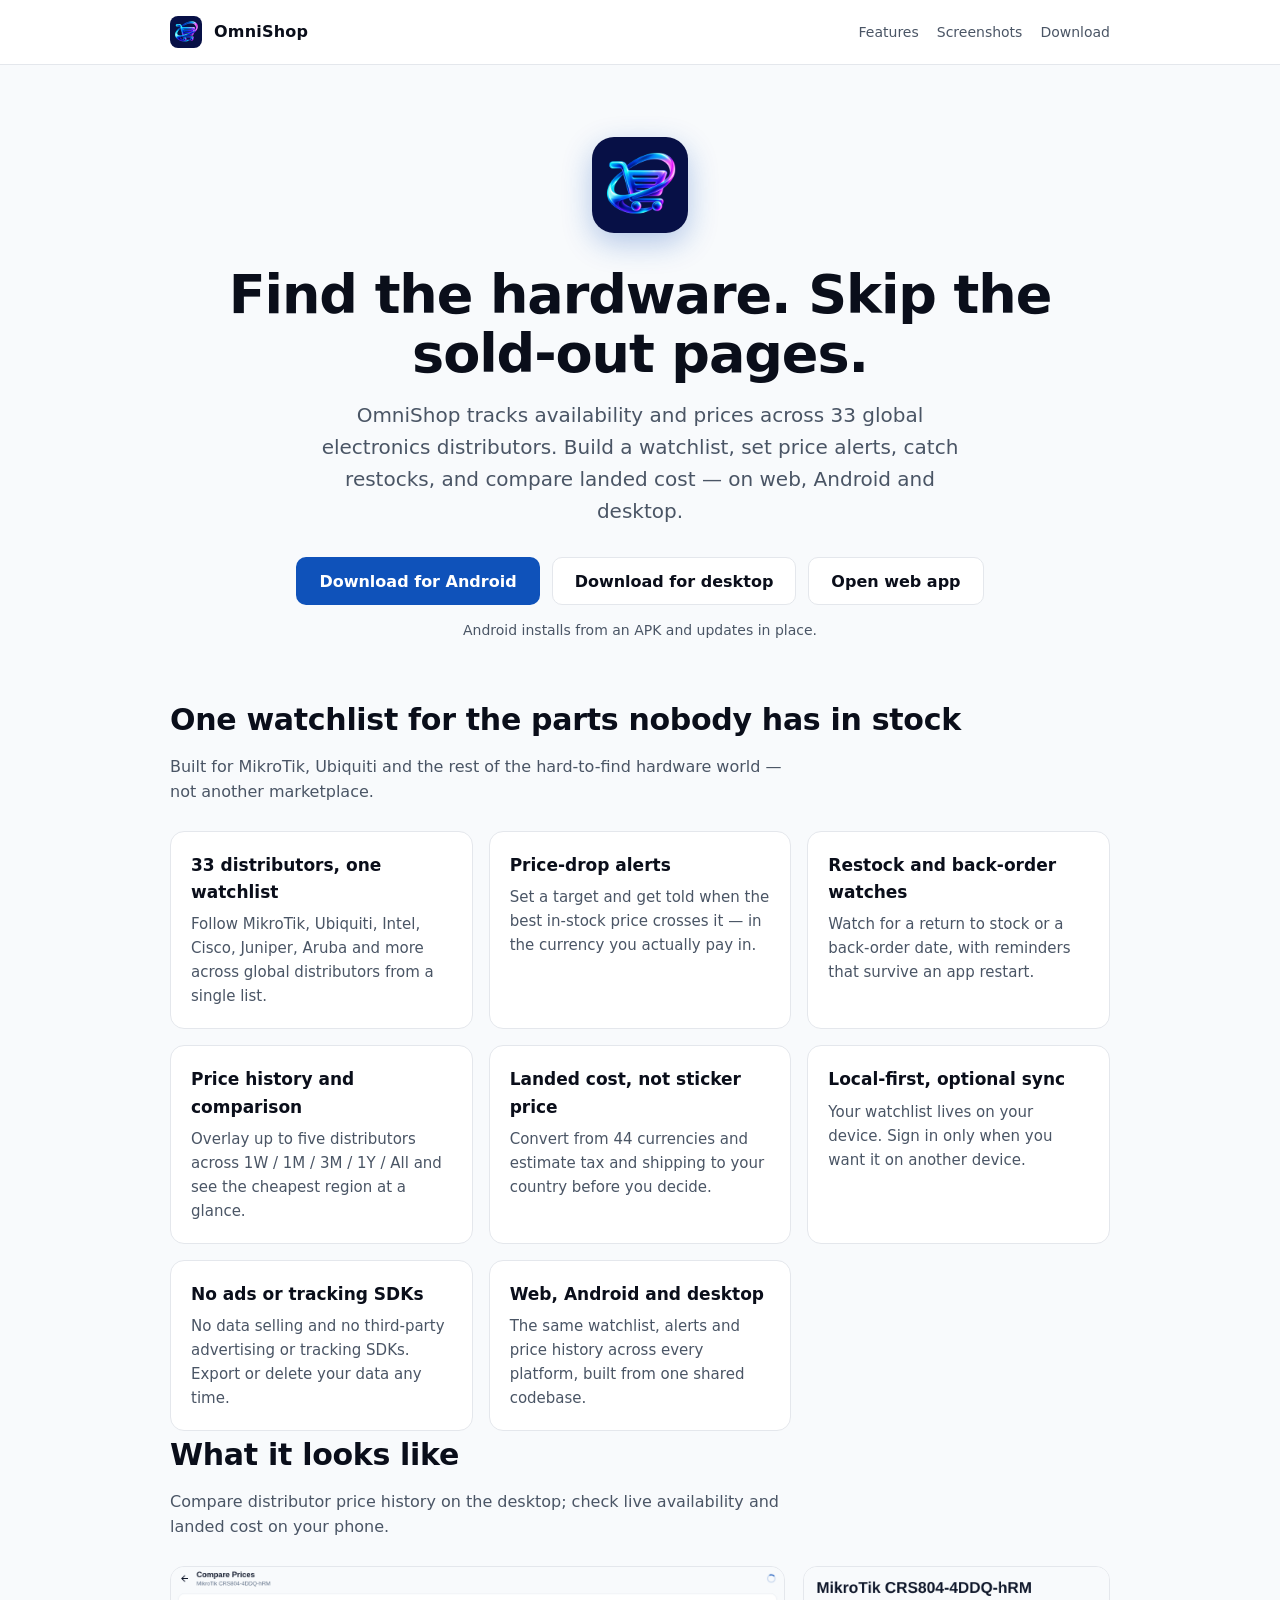
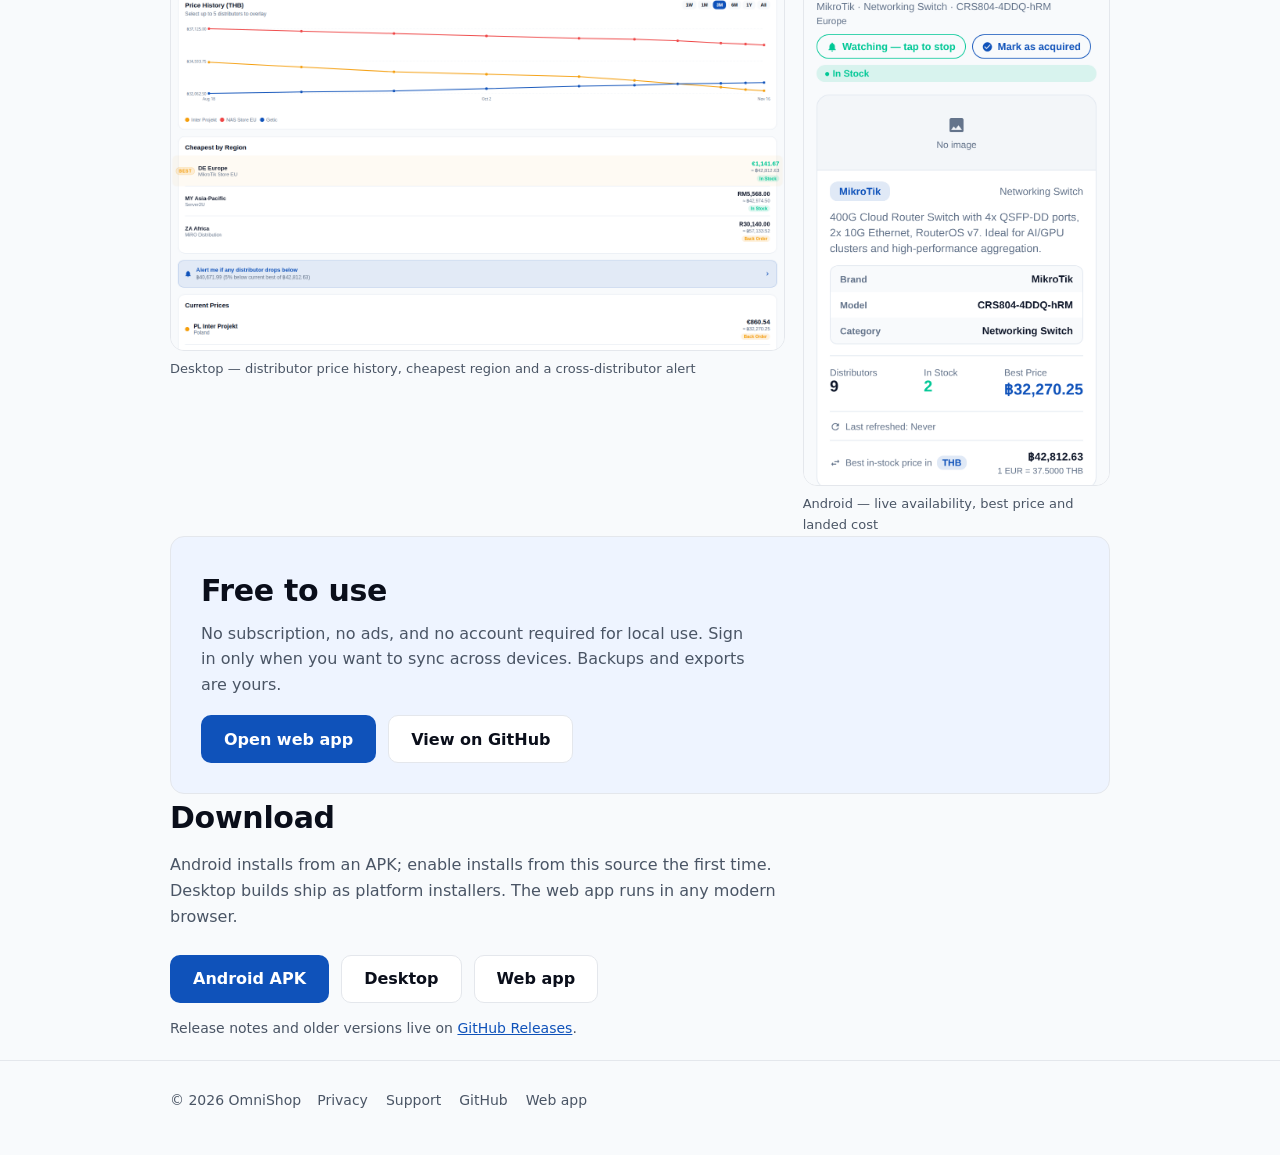
==== docs/index.html @ 4d11d0e8 "Add OmniShop release page" ====
<!doctype html>
<html lang="en">
  <head>
    <meta charset="utf-8" />
    <meta name="viewport" content="width=device-width, initial-scale=1" />
    <title>OmniShop — global stock & price radar for hard-to-find hardware</title>
    <meta
      name="description"
      content="Track availability and prices across 33 global electronics distributors. Watchlist, price alerts, restock watches, landed cost and price history on web, Android and desktop."
    />
    <meta name="theme-color" content="#0a0e1a" />
    <meta property="og:type" content="website" />
    <meta
      property="og:title"
      content="OmniShop — global stock & price radar"
    />
    <meta
      property="og:description"
      content="Track availability and prices across 33 global electronics distributors. Watchlist, price alerts, restock watches, landed cost and price history."
    />
    <meta property="og:url" content="https://omnishop-releases.siamcreations.app/" />
    <meta
      property="og:image"
      content="https://omnishop-releases.siamcreations.app/og.png"
    />
    <meta name="twitter:card" content="summary_large_image" />
    <link rel="canonical" href="https://omnishop-releases.siamcreations.app/" />
    <link rel="icon" href="icon.png" />
    <link rel="stylesheet" href="styles.css" />
  </head>
  <body>
    <header class="site">
      <div class="wrap">
        <img src="icon.png" alt="" />
        <span class="name"><a href="/">OmniShop</a></span>
        <nav aria-label="Main">
          <a href="#features">Features</a>
          <a href="#screens">Screenshots</a>
          <a href="#download">Download</a>
        </nav>
      </div>
    </header>

    <main>
      <section class="hero wrap">
        <img class="logo" src="icon.png" alt="OmniShop icon" />
        <h1>Find the hardware. Skip the sold-out pages.</h1>
        <p class="lede">
          OmniShop tracks availability and prices across 33 global electronics
          distributors. Build a watchlist, set price alerts, catch restocks, and
          compare landed cost — on web, Android and desktop.
        </p>
        <div class="actions">
          <a
            class="button primary"
            id="android-download"
            href="https://github.com/pnoch/omnishop/releases/tag/android-latest"
            >Download for Android</a
          >
          <a
            class="button secondary"
            href="https://github.com/pnoch/omnishop/releases/latest"
            >Download for desktop</a
          >
          <a class="button secondary" href="https://omnishop.siamcreations.app"
            >Open web app</a
          >
        </div>
        <p class="muted" id="android-version">
          Android installs from an APK and updates in place.
        </p>
      </section>

      <section class="wrap" id="features">
        <h2>One watchlist for the parts nobody has in stock</h2>
        <p class="section-lede">
          Built for MikroTik, Ubiquiti and the rest of the hard-to-find hardware
          world — not another marketplace.
        </p>
        <div class="grid">
          <article class="card">
            <h3>33 distributors, one watchlist</h3>
            <p>
              Follow MikroTik, Ubiquiti, Intel, Cisco, Juniper, Aruba and more
              across global distributors from a single list.
            </p>
          </article>
          <article class="card">
            <h3>Price-drop alerts</h3>
            <p>
              Set a target and get told when the best in-stock price crosses it —
              in the currency you actually pay in.
            </p>
          </article>
          <article class="card">
            <h3>Restock and back-order watches</h3>
            <p>
              Watch for a return to stock or a back-order date, with reminders
              that survive an app restart.
            </p>
          </article>
          <article class="card">
            <h3>Price history and comparison</h3>
            <p>
              Overlay up to five distributors across 1W / 1M / 3M / 1Y / All and
              see the cheapest region at a glance.
            </p>
          </article>
          <article class="card">
            <h3>Landed cost, not sticker price</h3>
            <p>
              Convert from 44 currencies and estimate tax and shipping to your
              country before you decide.
            </p>
          </article>
          <article class="card">
            <h3>Local-first, optional sync</h3>
            <p>
              Your watchlist lives on your device. Sign in only when you want it
              on another device.
            </p>
          </article>
          <article class="card">
            <h3>No ads or tracking SDKs</h3>
            <p>
              No data selling and no third-party advertising or tracking SDKs.
              Export or delete your data any time.
            </p>
          </article>
          <article class="card">
            <h3>Web, Android and desktop</h3>
            <p>
              The same watchlist, alerts and price history across every platform,
              built from one shared codebase.
            </p>
          </article>
        </div>
      </section>

      <section class="wrap" id="screens">
        <h2>What it looks like</h2>
        <p class="section-lede">
          Compare distributor price history on the desktop; check live
          availability and landed cost on your phone.
        </p>
        <div class="shots">
          <figure class="wide">
            <img
              src="screenshots/desktop-compare.png"
              alt="OmniShop desktop price history comparison chart with cheapest region and cross-distributor alert"
              loading="lazy"
            />
            <figcaption>
              Desktop — distributor price history, cheapest region and a
              cross-distributor alert
            </figcaption>
          </figure>
          <figure class="phone">
            <img
              src="screenshots/android-product.png"
              alt="OmniShop on Android showing product availability, best price and landed cost"
              loading="lazy"
            />
            <figcaption>
              Android — live availability, best price and landed cost
            </figcaption>
          </figure>
        </div>
      </section>

      <section class="wrap" id="free">
        <div class="licence">
          <div>
            <h2>Free to use</h2>
            <p>
              No subscription, no ads, and no account required for local use.
              Sign in only when you want to sync across devices. Backups and
              exports are yours.
            </p>
          </div>
          <div class="actions">
            <a class="button primary" href="https://omnishop.siamcreations.app"
              >Open web app</a
            >
            <a
              class="button secondary"
              href="https://github.com/pnoch/omnishop"
              >View on GitHub</a
            >
          </div>
        </div>
      </section>

      <section class="wrap" id="download">
        <h2>Download</h2>
        <p class="section-lede">
          Android installs from an APK; enable installs from this source the
          first time. Desktop builds ship as platform installers. The web app
          runs in any modern browser.
        </p>
        <div class="actions" style="justify-content: flex-start">
          <a
            class="button primary"
            id="android-download-2"
            href="https://github.com/pnoch/omnishop/releases/tag/android-latest"
            >Android APK</a
          >
          <a
            class="button secondary"
            href="https://github.com/pnoch/omnishop/releases/latest"
            >Desktop</a
          >
          <a class="button secondary" href="https://omnishop.siamcreations.app"
            >Web app</a
          >
        </div>
        <p class="muted">
          Release notes and older versions live on
          <a href="https://github.com/pnoch/omnishop/releases">GitHub Releases</a>.
        </p>
      </section>
    </main>

    <footer class="site">
      <div class="wrap">
        <span>© <span id="year">2026</span> OmniShop</span>
        <nav aria-label="Legal">
          <a href="https://omnishop.siamcreations.app/privacy">Privacy</a>
          <a href="mailto:support@siamcreations.app">Support</a>
          <a href="https://github.com/pnoch/omnishop">GitHub</a>
          <a href="https://omnishop.siamcreations.app">Web app</a>
        </nav>
      </div>
    </footer>

    <script>
      const ANDROID_RELEASE =
        "https://api.github.com/repos/pnoch/omnishop/releases/tags/android-latest";

      document.getElementById("year").textContent = String(
        new Date().getFullYear(),
      );

      fetch(ANDROID_RELEASE, {
        headers: { Accept: "application/vnd.github+json" },
      })
        .then((response) => (response.ok ? response.json() : null))
        .then((release) => {
          const apk = release?.assets?.find((asset) =>
            asset.name.endsWith(".apk"),
          );
          if (!apk || !apk.browser_download_url) return;
          for (const id of ["android-download", "android-download-2"]) {
            document.getElementById(id).href = apk.browser_download_url;
          }
          const version = /OmniShop-(\d+\.\d+\.\d+)/i.exec(apk.name);
          const size = apk.size
            ? ` · ${Math.round(apk.size / 1048576)} MB`
            : "";
          document.getElementById("android-version").textContent =
            `${version ? `Version ${version[1]}` : "Latest build"}${size}. ` +
            "Android installs from an APK and updates in place.";
        })
        .catch(() => {
          // The release-page links still work without the API.
        });
    </script>
  </body>
</html>
---- docs/styles.css ----
:root {
  --bg: #f8fafc;
  --surface: #ffffff;
  --text: #0a0e1a;
  --muted: #4a5565;
  --border: #e4e7ec;
  --primary: #0f52ba;
  --primary-text: #ffffff;
  --accent: #eef4ff;
  --emerald: #00c896;
  --radius: 14px;
  --max: 980px;
}

@media (prefers-color-scheme: dark) {
  :root {
    --bg: #0a0e1a;
    --surface: #131929;
    --text: #eef2ff;
    --muted: #a9b4c9;
    --border: #223048;
    --primary: #3b7dd8;
    --primary-text: #ffffff;
    --accent: #121a2e;
  }
}

* {
  box-sizing: border-box;
}

/* The class rules below set display; without this a hidden element shows. */
[hidden] {
  display: none !important;
}

html {
  -webkit-text-size-adjust: 100%;
}

body {
  margin: 0;
  background: var(--bg);
  color: var(--text);
  font-family:
    system-ui,
    -apple-system,
    "Segoe UI",
    Roboto,
    sans-serif;
  line-height: 1.6;
}

a {
  color: var(--primary);
}

.wrap {
  max-width: var(--max);
  margin: 0 auto;
  padding: 0 20px;
}

header.site {
  border-bottom: 1px solid var(--border);
  background: var(--surface);
}

header.site .wrap {
  display: flex;
  align-items: center;
  gap: 12px;
  min-height: 64px;
}

header.site img {
  width: 32px;
  height: 32px;
  border-radius: 8px;
}

header.site .name {
  font-weight: 700;
  letter-spacing: 0.2px;
}

header.site .name a {
  color: inherit;
  text-decoration: none;
}

header.site nav {
  margin-left: auto;
  display: flex;
  gap: 18px;
  font-size: 14px;
}

header.site nav a {
  color: var(--muted);
  text-decoration: none;
}

header.site nav a:hover {
  color: var(--text);
}

.hero {
  padding: 72px 0 40px;
  text-align: center;
}

.hero img.logo {
  width: 96px;
  height: 96px;
  border-radius: 22px;
  box-shadow: 0 10px 30px rgb(15 82 186 / 30%);
}

.hero h1 {
  font-size: clamp(34px, 6vw, 54px);
  line-height: 1.1;
  margin: 24px 0 16px;
  letter-spacing: -0.02em;
}

.hero p.lede {
  font-size: clamp(16px, 2.4vw, 20px);
  color: var(--muted);
  max-width: 680px;
  margin: 0 auto 30px;
}

.actions {
  display: flex;
  flex-wrap: wrap;
  gap: 12px;
  justify-content: center;
}

.button {
  display: inline-flex;
  align-items: center;
  justify-content: center;
  min-height: 48px;
  padding: 0 22px;
  border-radius: 10px;
  font-weight: 650;
  text-decoration: none;
  border: 1px solid transparent;
}

.button.primary {
  background: var(--primary);
  color: var(--primary-text);
}

.button.secondary {
  background: var(--surface);
  color: var(--text);
  border-color: var(--border);
}

.button:focus-visible,
a:focus-visible {
  outline: 3px solid var(--primary);
  outline-offset: 3px;
}

.muted {
  color: var(--muted);
  font-size: 14px;
}

.hero .muted {
  margin-top: 14px;
}

section {
  padding: 44px 0;
}

h2 {
  font-size: clamp(22px, 3vw, 30px);
  letter-spacing: -0.01em;
  margin: 0 0 10px;
}

.section-lede {
  color: var(--muted);
  max-width: 640px;
  margin: 0 0 26px;
}

.grid {
  display: grid;
  grid-template-columns: repeat(auto-fit, minmax(250px, 1fr));
  gap: 16px;
}

.card {
  background: var(--surface);
  border: 1px solid var(--border);
  border-radius: var(--radius);
  padding: 20px;
}

.card h3 {
  margin: 0 0 6px;
  font-size: 17px;
}

.card p {
  margin: 0;
  color: var(--muted);
  font-size: 15px;
}

.shots {
  display: grid;
  grid-template-columns: 2fr 1fr;
  gap: 18px;
  align-items: start;
}

.shots figure {
  margin: 0;
}

.shots img {
  display: block;
  width: 100%;
  height: auto;
  border-radius: 14px;
  border: 1px solid var(--border);
  background: var(--surface);
}

.shots figcaption {
  margin-top: 8px;
  font-size: 13px;
  color: var(--muted);
}

.shots .phone img {
  max-height: 520px;
  object-fit: cover;
  object-position: top;
}

@media (max-width: 760px) {
  .shots {
    grid-template-columns: 1fr;
  }

  .shots .phone img {
    max-height: none;
  }
}

.price {
  font-size: 22px;
  font-weight: 700;
  margin: 2px 0 6px;
}

.price .muted {
  font-size: 14px;
  font-weight: 400;
}

.licence {
  background: var(--accent);
  border: 1px solid var(--border);
  border-radius: var(--radius);
  padding: 30px;
  display: flex;
  flex-wrap: wrap;
  align-items: center;
  gap: 18px;
  justify-content: space-between;
}

.licence h2 {
  margin-bottom: 6px;
}

.licence p {
  margin: 0;
  color: var(--muted);
  max-width: 560px;
}

footer.site {
  border-top: 1px solid var(--border);
  margin-top: 20px;
  padding: 28px 0 44px;
  color: var(--muted);
  font-size: 14px;
}

footer.site .wrap {
  display: flex;
  flex-wrap: wrap;
  gap: 16px;
  align-items: center;
}

footer.site nav {
  display: flex;
  gap: 18px;
  flex-wrap: wrap;
}

footer.site a {
  color: var(--muted);
  text-decoration: none;
}

footer.site a:hover {
  color: var(--text);
}

.legal {
  padding: 40px 0 60px;
}

.legal h1 {
  font-size: clamp(28px, 4vw, 40px);
  letter-spacing: -0.02em;
  margin: 0 0 8px;
}

.legal h2 {
  font-size: 20px;
  margin: 32px 0 8px;
}

.legal p,
.legal li {
  color: var(--muted);
}

.legal .updated {
  font-size: 14px;
  color: var(--muted);
}

@media (max-width: 640px) {
  header.site nav {
    display: none;
  }

  .hero {
    padding-top: 48px;
  }
}
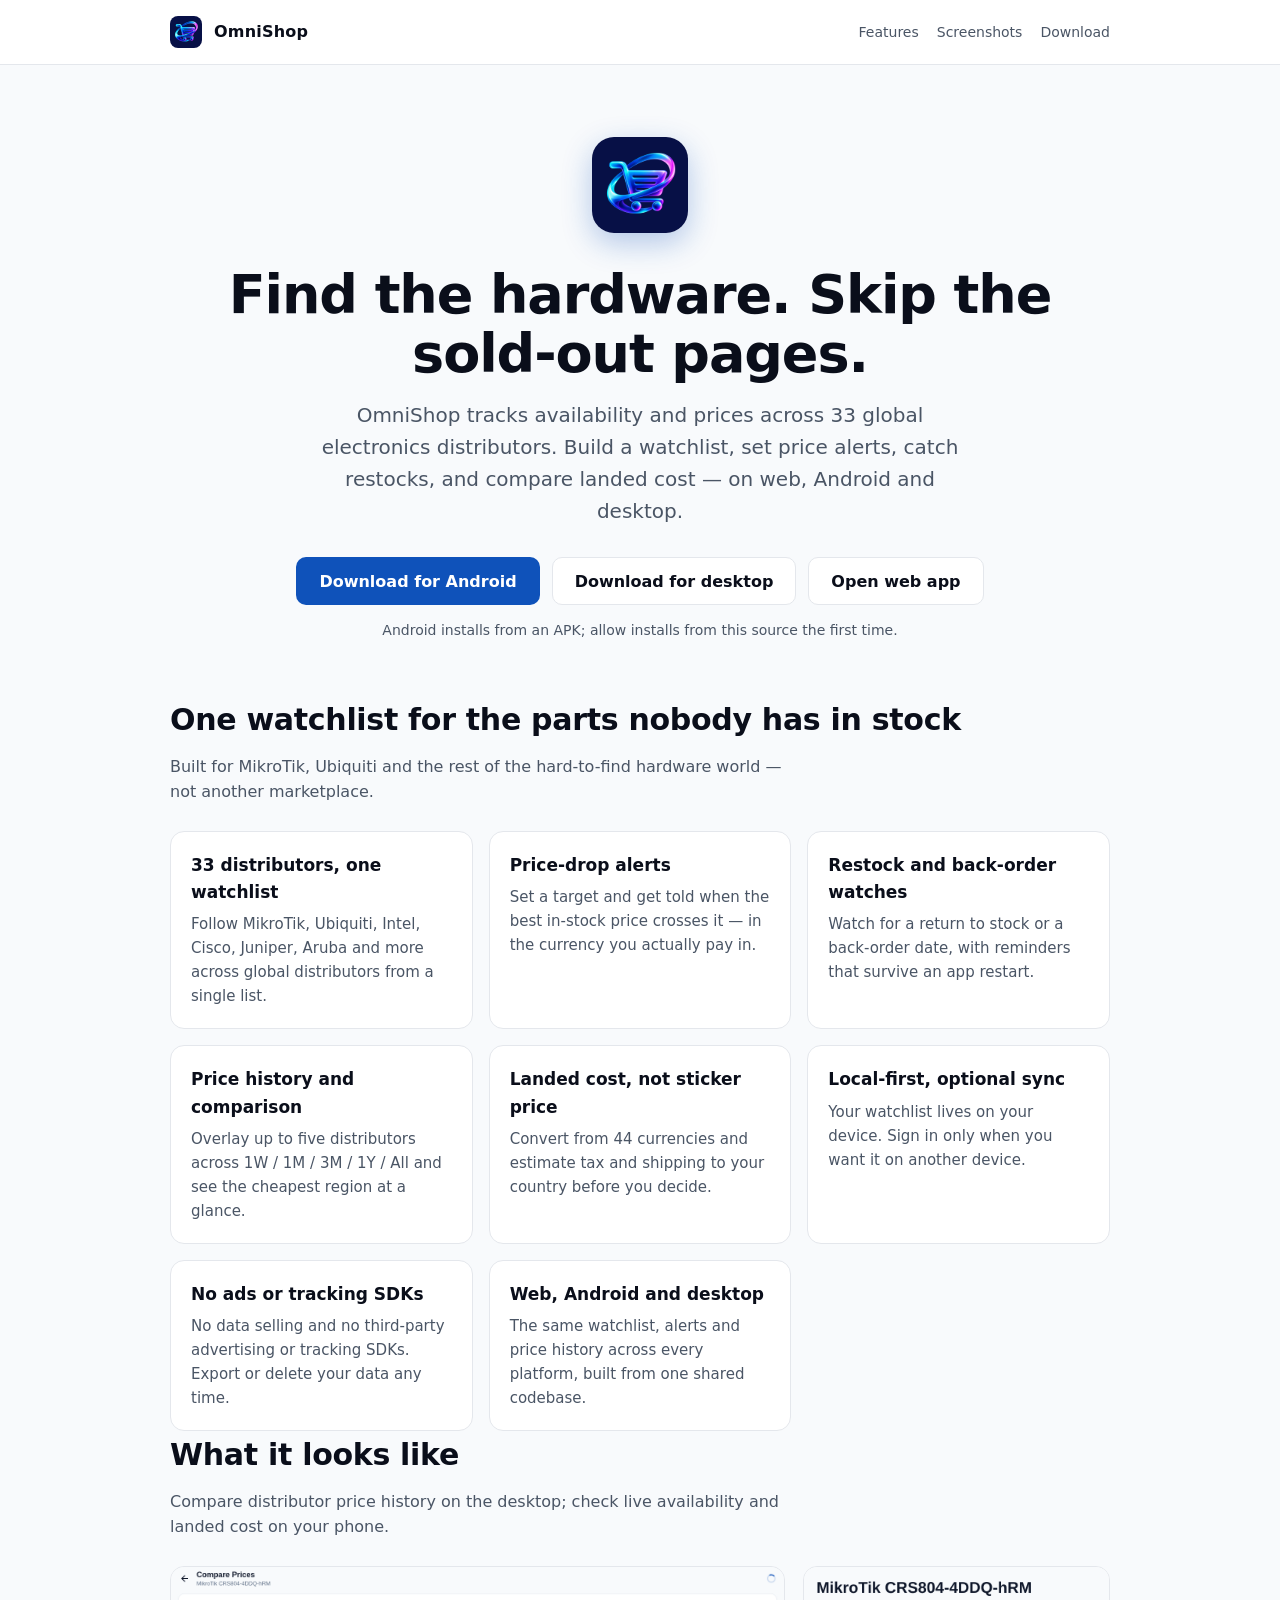
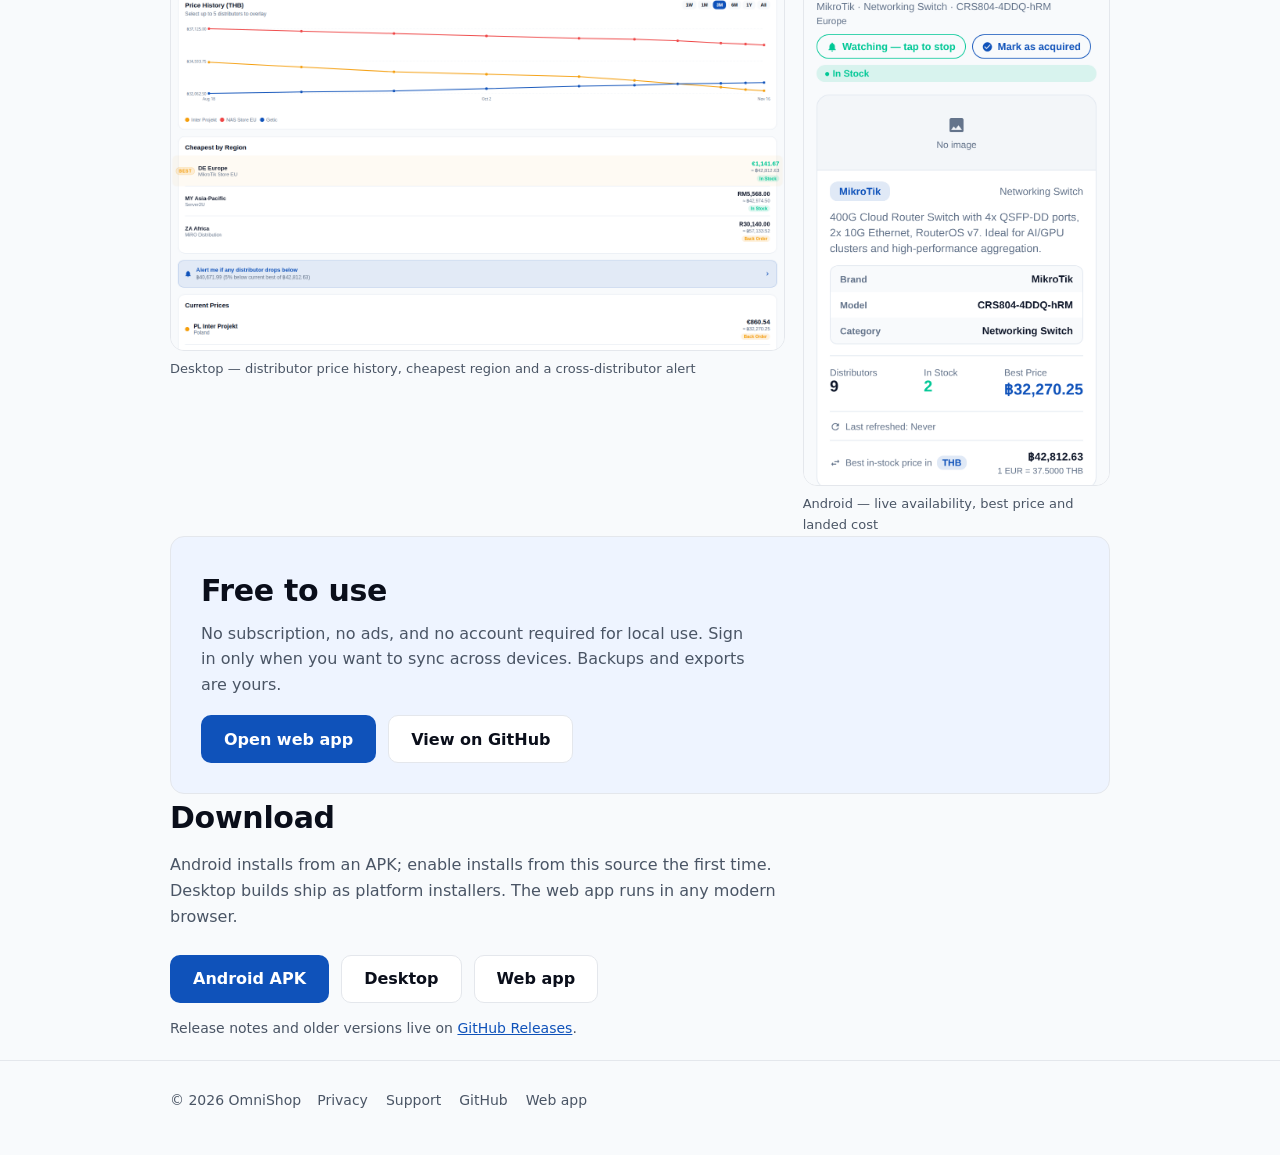
==== commit 6d795be9: "Clarify Android install behavior" ====
--- a/docs/index.html
+++ b/docs/index.html
@@ -67,7 +67,7 @@
           >
         </div>
         <p class="muted" id="android-version">
-          Android installs from an APK and updates in place.
+          Android installs from an APK; allow installs from this source the first time.
         </p>
       </section>
 
@@ -259,7 +259,7 @@
             : "";
           document.getElementById("android-version").textContent =
             `${version ? `Version ${version[1]}` : "Latest build"}${size}. ` +
-            "Android installs from an APK and updates in place.";
+            "Android installs from an APK; allow installs from this source the first time.";
         })
         .catch(() => {
           // The release-page links still work without the API.
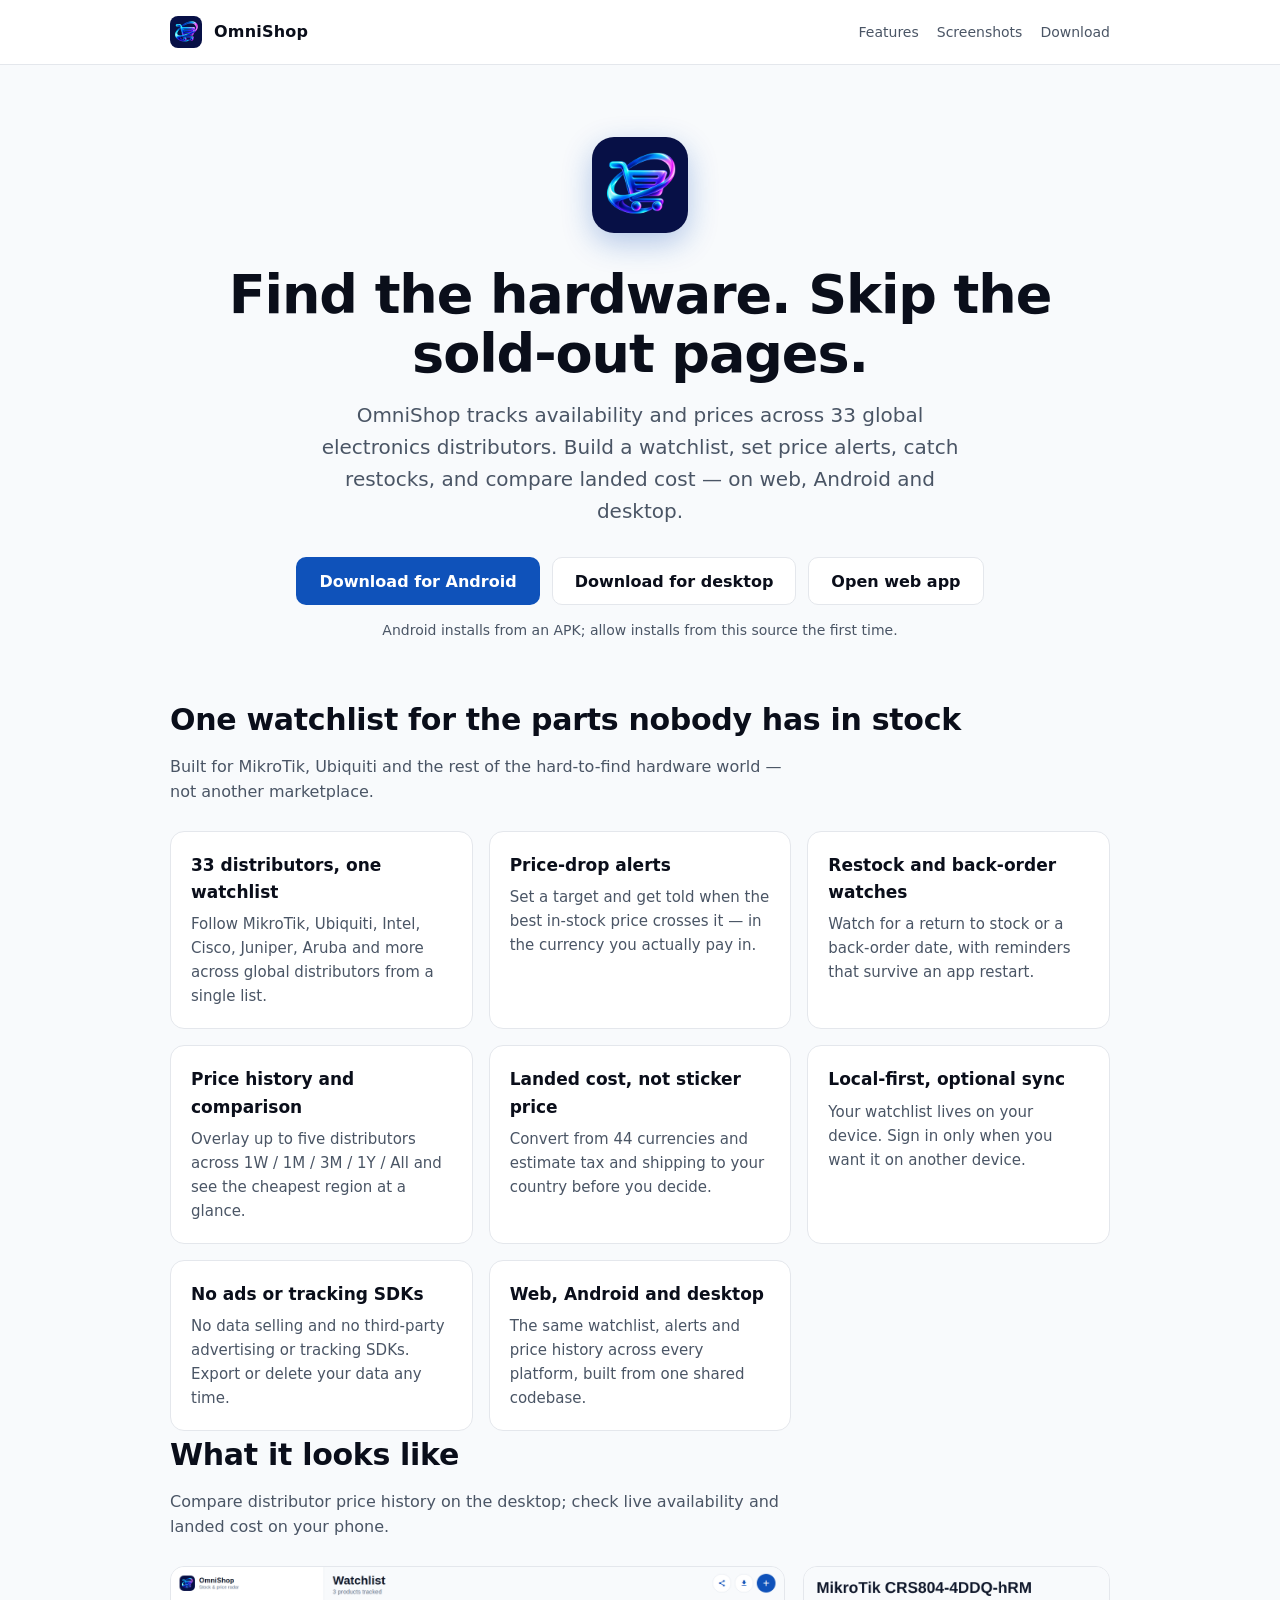
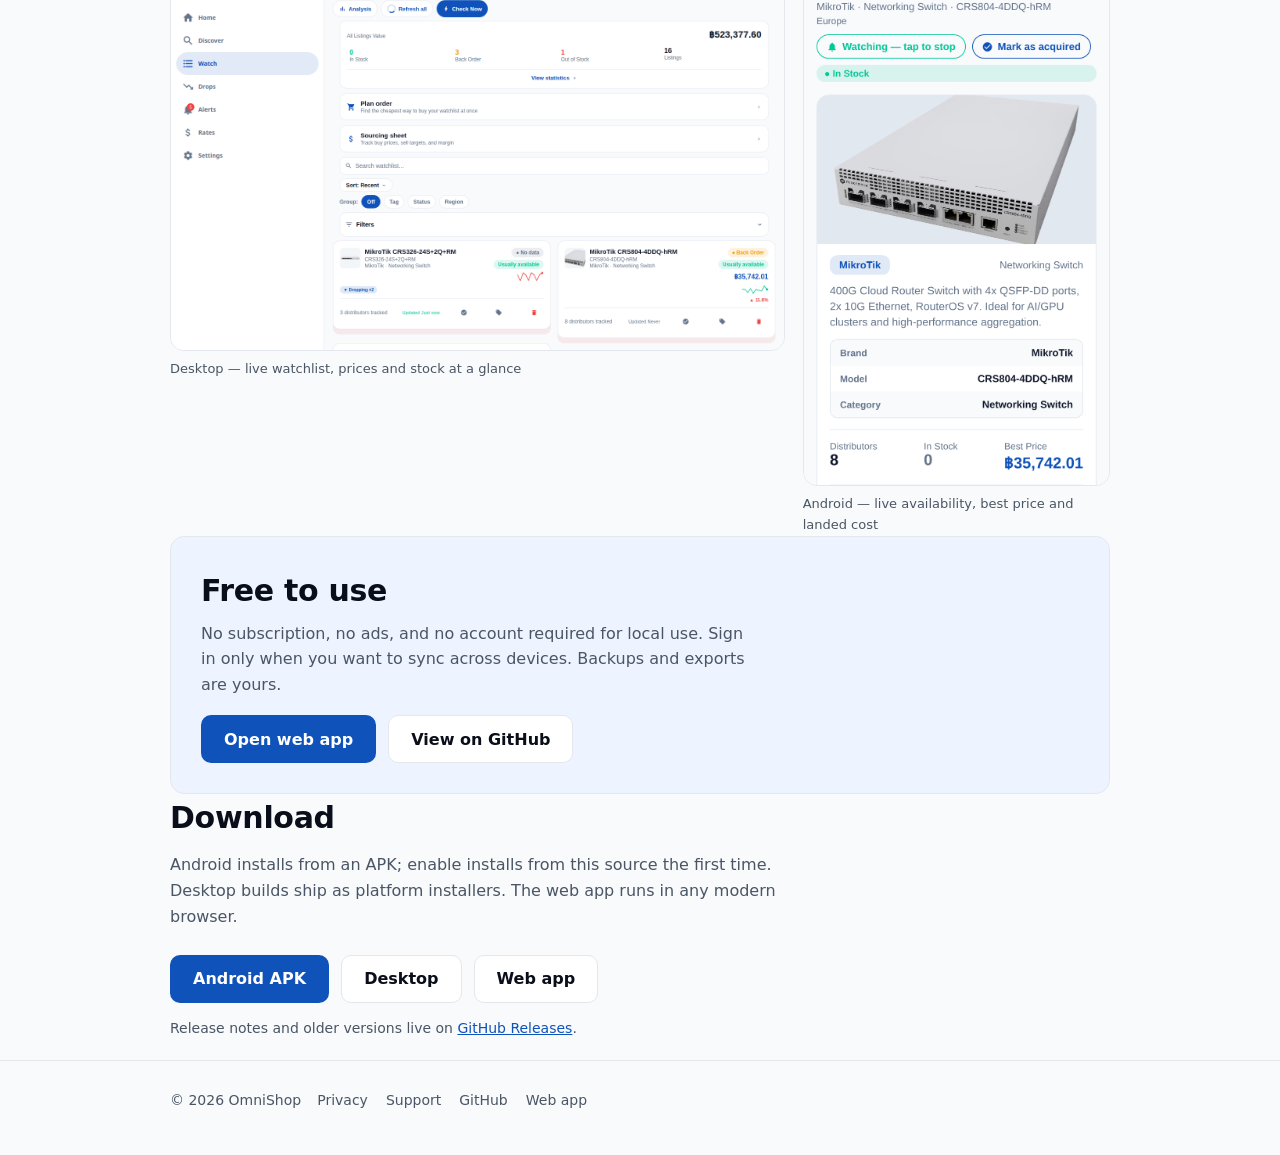
==== commit 03023248: "Use the desktop watchlist for the landing hero shot" ====
--- a/docs/index.html
+++ b/docs/index.html
@@ -18,13 +18,13 @@
       property="og:description"
       content="Track availability and prices across 33 global electronics distributors. Watchlist, price alerts, restock watches, landed cost and price history."
     />
-    <meta property="og:url" content="https://omnishop-releases.siamcreations.app/" />
+    <meta property="og:url" content="https://omnishop.siamcreations.app/" />
     <meta
       property="og:image"
-      content="https://omnishop-releases.siamcreations.app/og.png"
+      content="https://omnishop.siamcreations.app/og.png"
     />
     <meta name="twitter:card" content="summary_large_image" />
-    <link rel="canonical" href="https://omnishop-releases.siamcreations.app/" />
+    <link rel="canonical" href="https://omnishop.siamcreations.app/" />
     <link rel="icon" href="icon.png" />
     <link rel="stylesheet" href="styles.css" />
   </head>
@@ -62,7 +62,7 @@
             href="https://github.com/pnoch/omnishop/releases/latest"
             >Download for desktop</a
           >
-          <a class="button secondary" href="https://omnishop.siamcreations.app"
+          <a class="button secondary" href="https://web.omnishop.siamcreations.app"
             >Open web app</a
           >
         </div>
@@ -146,13 +146,12 @@
         <div class="shots">
           <figure class="wide">
             <img
-              src="screenshots/desktop-compare.png"
-              alt="OmniShop desktop price history comparison chart with cheapest region and cross-distributor alert"
+              src="screenshots/desktop-watchlist.png"
+              alt="OmniShop desktop watchlist with live prices, stock badges and product photos"
               loading="lazy"
             />
             <figcaption>
-              Desktop — distributor price history, cheapest region and a
-              cross-distributor alert
+              Desktop — live watchlist, prices and stock at a glance
             </figcaption>
           </figure>
           <figure class="phone">
@@ -179,7 +178,7 @@
             </p>
           </div>
           <div class="actions">
-            <a class="button primary" href="https://omnishop.siamcreations.app"
+            <a class="button primary" href="https://web.omnishop.siamcreations.app"
               >Open web app</a
             >
             <a
@@ -210,7 +209,7 @@
             href="https://github.com/pnoch/omnishop/releases/latest"
             >Desktop</a
           >
-          <a class="button secondary" href="https://omnishop.siamcreations.app"
+          <a class="button secondary" href="https://web.omnishop.siamcreations.app"
             >Web app</a
           >
         </div>
@@ -225,10 +224,10 @@
       <div class="wrap">
         <span>© <span id="year">2026</span> OmniShop</span>
         <nav aria-label="Legal">
-          <a href="https://omnishop.siamcreations.app/privacy">Privacy</a>
+          <a href="https://web.omnishop.siamcreations.app/privacy">Privacy</a>
           <a href="mailto:support@siamcreations.app">Support</a>
           <a href="https://github.com/pnoch/omnishop">GitHub</a>
-          <a href="https://omnishop.siamcreations.app">Web app</a>
+          <a href="https://web.omnishop.siamcreations.app">Web app</a>
         </nav>
       </div>
     </footer>
